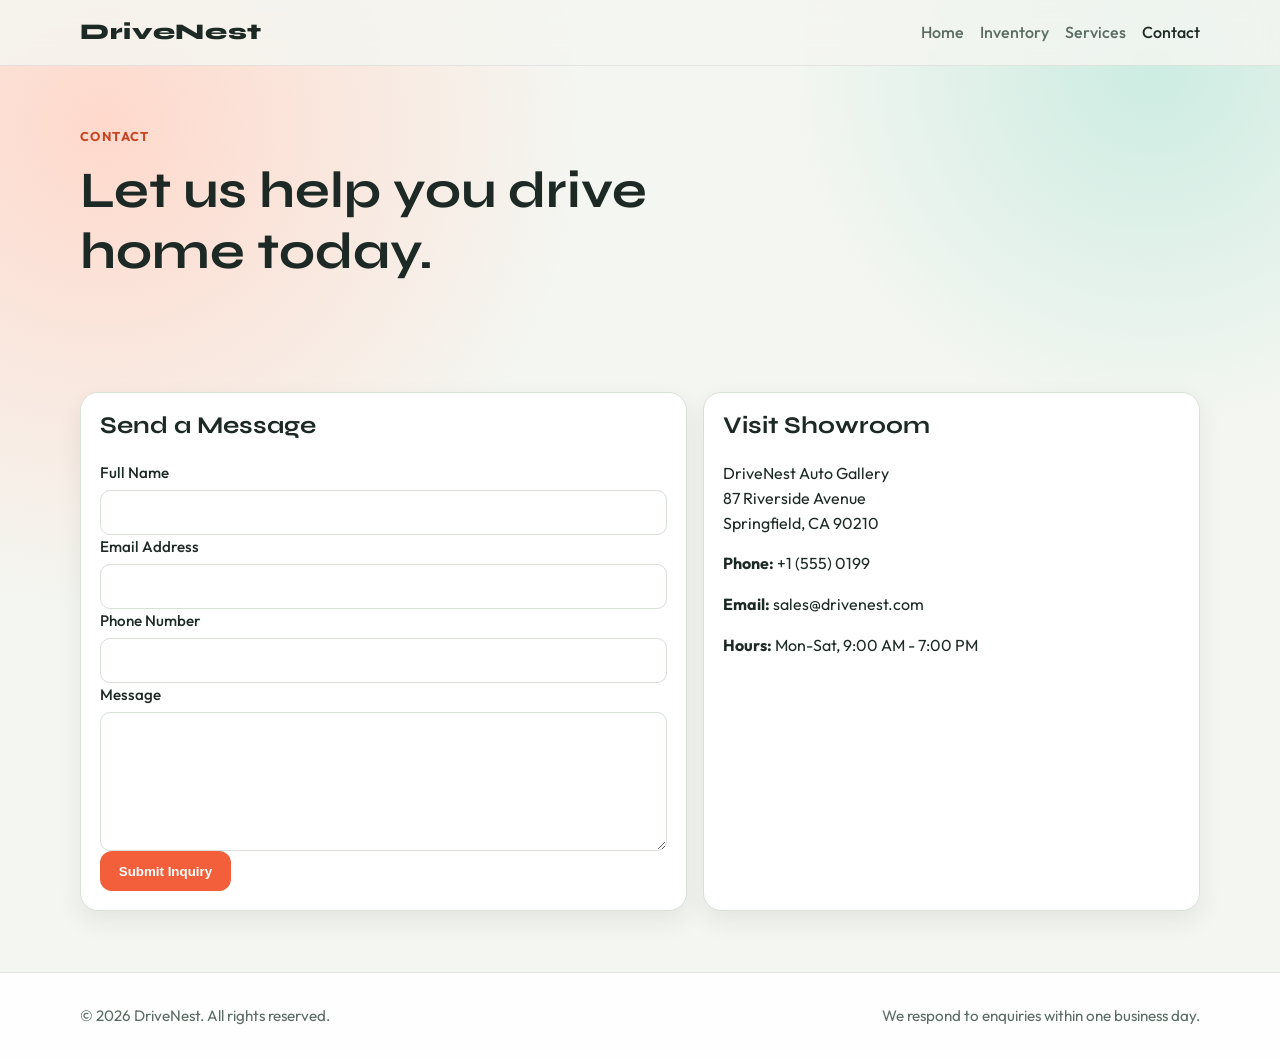
==== contact.html @ dd922398 "Initial Version" ====
<!DOCTYPE html>
<html lang="en">
<head>
  <meta charset="UTF-8">
  <meta name="viewport" content="width=device-width, initial-scale=1.0">
  <title>DriveNest | Contact Us</title>
  <meta name="description" content="Contact DriveNest for test drives, financing, and service consultations.">
  <link rel="preconnect" href="https://fonts.googleapis.com">
  <link rel="preconnect" href="https://fonts.gstatic.com" crossorigin>
  <link href="https://fonts.googleapis.com/css2?family=Outfit:wght@300;400;500;600;700&family=Syne:wght@500;600;700;800&display=swap" rel="stylesheet">
  <link rel="stylesheet" href="assets/css/styles.css">
</head>
<body>
  <header class="site-header">
    <div class="container nav-wrap">
      <a class="brand" href="index.html">DriveNest</a>
      <button class="nav-toggle" id="navToggle" aria-label="Toggle navigation">Menu</button>
      <nav class="site-nav" id="siteNav">
        <a href="index.html">Home</a>
        <a href="inventory.html">Inventory</a>
        <a href="services.html">Services</a>
        <a class="active" href="contact.html">Contact</a>
      </nav>
    </div>
  </header>

  <main>
    <section class="sub-hero">
      <div class="container">
        <p class="eyebrow">Contact</p>
        <h1>Let us help you drive home today.</h1>
      </div>
    </section>

    <section class="section container contact-grid">
      <form class="contact-form reveal" action="#" method="post">
        <h2>Send a Message</h2>
        <label>
          Full Name
          <input type="text" name="name" required>
        </label>
        <label>
          Email Address
          <input type="email" name="email" required>
        </label>
        <label>
          Phone Number
          <input type="tel" name="phone">
        </label>
        <label>
          Message
          <textarea name="message" rows="5" required></textarea>
        </label>
        <button class="btn btn-primary" type="submit">Submit Inquiry</button>
      </form>

      <aside class="contact-info reveal">
        <h2>Visit Showroom</h2>
        <p>DriveNest Auto Gallery<br>87 Riverside Avenue<br>Springfield, CA 90210</p>
        <p><strong>Phone:</strong> +1 (555) 0199</p>
        <p><strong>Email:</strong> sales@drivenest.com</p>
        <p><strong>Hours:</strong> Mon-Sat, 9:00 AM - 7:00 PM</p>
      </aside>
    </section>
  </main>

  <footer class="site-footer">
    <div class="container footer-inner">
      <p>© 2026 DriveNest. All rights reserved.</p>
      <p>We respond to enquiries within one business day.</p>
    </div>
  </footer>

  <script src="assets/js/main.js" defer></script>
</body>
</html>
---- assets/css/styles.css ----
:root {
  --bg: #f4f6f1;
  --surface: #ffffff;
  --text: #1d2925;
  --muted: #5c6c65;
  --accent: #f25f3a;
  --accent-dark: #c84524;
  --stroke: #d8dfd7;
  --shadow: 0 10px 24px rgba(22, 40, 33, 0.08);
}

* {
  box-sizing: border-box;
}

body {
  margin: 0;
  font-family: "Outfit", sans-serif;
  color: var(--text);
  background:
    radial-gradient(circle at 8% 12%, #ffd9cc 0%, transparent 32%),
    radial-gradient(circle at 90% 6%, #ccece2 0%, transparent 24%),
    var(--bg);
  line-height: 1.55;
}

a {
  color: inherit;
  text-decoration: none;
}

.container {
  width: min(1120px, 92%);
  margin: 0 auto;
}

.site-header {
  position: sticky;
  top: 0;
  z-index: 10;
  backdrop-filter: blur(12px);
  background: rgba(244, 246, 241, 0.82);
  border-bottom: 1px solid rgba(29, 41, 37, 0.08);
}

.nav-wrap {
  display: flex;
  justify-content: space-between;
  align-items: center;
  padding: 0.95rem 0;
}

.brand {
  font-family: "Syne", sans-serif;
  font-size: 1.4rem;
  letter-spacing: 0.03em;
  font-weight: 800;
}

.site-nav {
  display: flex;
  gap: 1rem;
  align-items: center;
}

.site-nav a {
  color: var(--muted);
  font-weight: 500;
}

.site-nav a.active,
.site-nav a:hover {
  color: var(--text);
}

.nav-toggle {
  display: none;
  border: 1px solid var(--stroke);
  background: var(--surface);
  border-radius: 8px;
  padding: 0.4rem 0.75rem;
}

.hero {
  position: relative;
  overflow: hidden;
  padding: 5.5rem 0 4rem;
}

.hero-glow {
  position: absolute;
  width: 460px;
  height: 460px;
  background: radial-gradient(circle, rgba(242, 95, 58, 0.24) 0%, transparent 62%);
  top: -130px;
  right: -90px;
  pointer-events: none;
}

.hero-grid {
  display: grid;
  grid-template-columns: 1.2fr 0.8fr;
  gap: 2rem;
  align-items: center;
}

h1,
h2,
h3 {
  margin-top: 0;
  font-family: "Syne", sans-serif;
  line-height: 1.2;
}

h1 {
  font-size: clamp(2rem, 4vw, 3.4rem);
  max-width: 16ch;
}

.lead {
  max-width: 60ch;
  color: var(--muted);
}

.eyebrow {
  text-transform: uppercase;
  letter-spacing: 0.11em;
  font-weight: 700;
  color: var(--accent-dark);
  font-size: 0.8rem;
}

.btn {
  display: inline-flex;
  align-items: center;
  justify-content: center;
  font-weight: 600;
  border-radius: 12px;
  padding: 0.72rem 1.1rem;
  border: 1px solid transparent;
  transition: transform 0.2s ease, background 0.2s ease;
}

.btn:hover {
  transform: translateY(-1px);
}

.btn-primary {
  background: var(--accent);
  color: #fff;
}

.btn-primary:hover {
  background: var(--accent-dark);
}

.btn-secondary {
  border-color: var(--stroke);
  background: var(--surface);
}

.hero-actions {
  display: flex;
  gap: 0.7rem;
  flex-wrap: wrap;
  margin-top: 1.25rem;
}

.hero-card,
.car-card,
.info-card,
.contact-form,
.contact-info,
.inventory-controls {
  background: var(--surface);
  border: 1px solid var(--stroke);
  border-radius: 18px;
  box-shadow: var(--shadow);
}

.hero-card {
  padding: 1.4rem;
}

.hero-card ul {
  margin: 0;
  padding-left: 1.1rem;
}

.section {
  padding: 3.8rem 0;
}

.section-alt {
  background: linear-gradient(90deg, rgba(204, 236, 226, 0.5), rgba(255, 217, 204, 0.45));
}

.section-head {
  display: flex;
  justify-content: space-between;
  align-items: end;
  gap: 1rem;
  margin-bottom: 1.3rem;
}

.text-link {
  color: var(--accent-dark);
  font-weight: 600;
}

.card-grid {
  display: grid;
  gap: 1rem;
}

.card-grid.three {
  grid-template-columns: repeat(3, minmax(0, 1fr));
}

.card-grid.two {
  grid-template-columns: repeat(2, minmax(0, 1fr));
}

.car-card,
.info-card {
  padding: 1.1rem;
}

.car-badge {
  width: fit-content;
  font-size: 0.75rem;
  font-weight: 700;
  letter-spacing: 0.05em;
  text-transform: uppercase;
  color: var(--accent-dark);
  background: rgba(242, 95, 58, 0.12);
  border-radius: 999px;
  padding: 0.25rem 0.62rem;
  margin-bottom: 0.7rem;
}

.sub-hero {
  padding: 3rem 0 0.4rem;
}

.inventory-controls {
  padding: 1rem;
  display: grid;
  gap: 0.75rem;
  grid-template-columns: 2fr 1fr 1fr;
}

label {
  display: grid;
  gap: 0.32rem;
  font-weight: 500;
  font-size: 0.95rem;
}

input,
select,
textarea {
  width: 100%;
  border: 1px solid var(--stroke);
  border-radius: 10px;
  padding: 0.62rem 0.75rem;
  font: inherit;
}

.result-count {
  color: var(--muted);
  margin: 1rem 0;
}

.split {
  display: flex;
  justify-content: space-between;
  gap: 1rem;
  align-items: center;
}

.contact-grid {
  display: grid;
  grid-template-columns: 1.1fr 0.9fr;
  gap: 1rem;
}

.contact-form,
.contact-info {
  padding: 1.2rem;
}

.site-footer {
  border-top: 1px solid rgba(29, 41, 37, 0.12);
  background: rgba(255, 255, 255, 0.85);
}

.footer-inner {
  padding: 1rem 0;
  display: flex;
  justify-content: space-between;
  gap: 1rem;
  color: var(--muted);
  font-size: 0.95rem;
}

.reveal {
  opacity: 0;
  transform: translateY(12px);
  animation: riseIn 0.7s ease forwards;
}

.reveal:nth-child(2) {
  animation-delay: 0.08s;
}

.reveal:nth-child(3) {
  animation-delay: 0.16s;
}

@keyframes riseIn {
  to {
    opacity: 1;
    transform: translateY(0);
  }
}

@media (max-width: 900px) {
  .card-grid.three,
  .card-grid.two,
  .hero-grid,
  .contact-grid,
  .inventory-controls {
    grid-template-columns: 1fr;
  }

  .split,
  .footer-inner {
    flex-direction: column;
    align-items: flex-start;
  }
}

@media (max-width: 760px) {
  .nav-toggle {
    display: inline-flex;
  }

  .site-nav {
    position: absolute;
    top: 60px;
    right: 4%;
    background: #fff;
    border: 1px solid var(--stroke);
    border-radius: 10px;
    box-shadow: var(--shadow);
    padding: 0.7rem;
    flex-direction: column;
    align-items: flex-start;
    min-width: 190px;
    display: none;
  }

  .site-nav.is-open {
    display: flex;
  }

  .hero {
    padding-top: 4.2rem;
  }
}
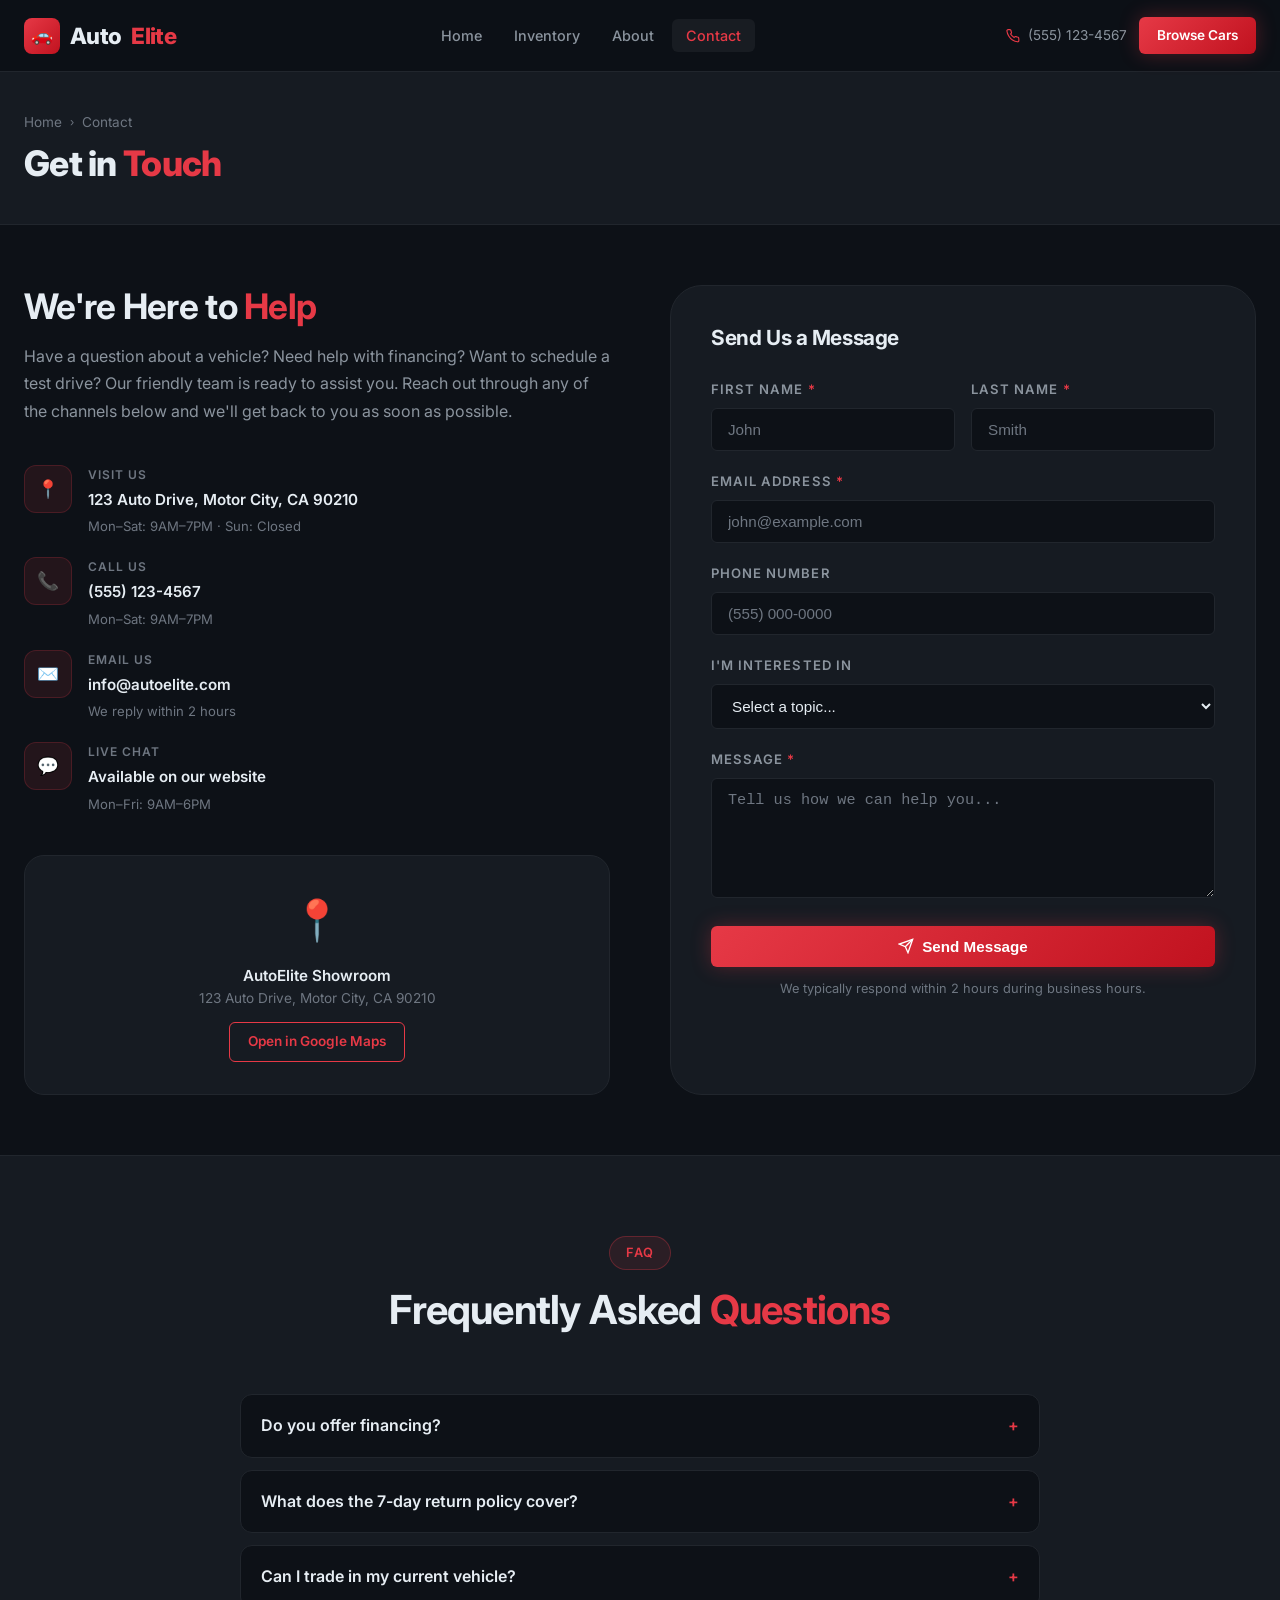
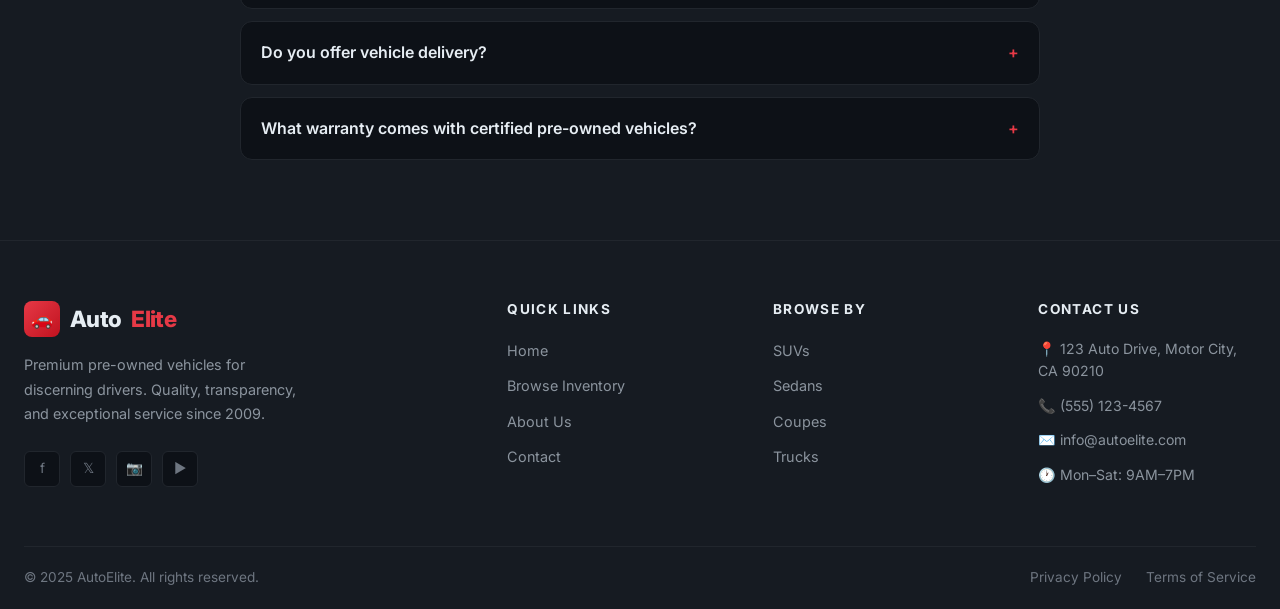
==== commit fd959cce: "Add complete Modern Sleek Used Car Sales Website (AutoElite) Agent-Logs-Url: https://github.com/vive" ====
--- a/contact.html
+++ b/contact.html
@@ -1,76 +1,334 @@
 <!DOCTYPE html>
 <html lang="en">
 <head>
-  <meta charset="UTF-8">
-  <meta name="viewport" content="width=device-width, initial-scale=1.0">
-  <title>DriveNest | Contact Us</title>
-  <meta name="description" content="Contact DriveNest for test drives, financing, and service consultations.">
-  <link rel="preconnect" href="https://fonts.googleapis.com">
-  <link rel="preconnect" href="https://fonts.gstatic.com" crossorigin>
-  <link href="https://fonts.googleapis.com/css2?family=Outfit:wght@300;400;500;600;700&family=Syne:wght@500;600;700;800&display=swap" rel="stylesheet">
-  <link rel="stylesheet" href="assets/css/styles.css">
+  <meta charset="UTF-8" />
+  <meta name="viewport" content="width=device-width, initial-scale=1.0" />
+  <title>Contact Us — AutoElite</title>
+  <meta name="description" content="Contact AutoElite for inquiries, test drives, financing, or general questions. Visit us Mon–Sat 9AM–7PM or call (555) 123-4567." />
+  <link rel="preconnect" href="https://fonts.googleapis.com" />
+  <link href="https://fonts.googleapis.com/css2?family=Inter:wght@400;500;600;700;800;900&display=swap" rel="stylesheet" />
+  <link rel="stylesheet" href="css/styles.css" />
 </head>
 <body>
-  <header class="site-header">
-    <div class="container nav-wrap">
-      <a class="brand" href="index.html">DriveNest</a>
-      <button class="nav-toggle" id="navToggle" aria-label="Toggle navigation">Menu</button>
-      <nav class="site-nav" id="siteNav">
-        <a href="index.html">Home</a>
-        <a href="inventory.html">Inventory</a>
-        <a href="services.html">Services</a>
-        <a class="active" href="contact.html">Contact</a>
-      </nav>
-    </div>
-  </header>
-
-  <main>
-    <section class="sub-hero">
-      <div class="container">
-        <p class="eyebrow">Contact</p>
-        <h1>Let us help you drive home today.</h1>
-      </div>
-    </section>
-
-    <section class="section container contact-grid">
-      <form class="contact-form reveal" action="#" method="post">
-        <h2>Send a Message</h2>
-        <label>
-          Full Name
-          <input type="text" name="name" required>
-        </label>
-        <label>
-          Email Address
-          <input type="email" name="email" required>
-        </label>
-        <label>
-          Phone Number
-          <input type="tel" name="phone">
-        </label>
-        <label>
-          Message
-          <textarea name="message" rows="5" required></textarea>
-        </label>
-        <button class="btn btn-primary" type="submit">Submit Inquiry</button>
-      </form>
-
-      <aside class="contact-info reveal">
-        <h2>Visit Showroom</h2>
-        <p>DriveNest Auto Gallery<br>87 Riverside Avenue<br>Springfield, CA 90210</p>
-        <p><strong>Phone:</strong> +1 (555) 0199</p>
-        <p><strong>Email:</strong> sales@drivenest.com</p>
-        <p><strong>Hours:</strong> Mon-Sat, 9:00 AM - 7:00 PM</p>
-      </aside>
-    </section>
-  </main>
-
-  <footer class="site-footer">
-    <div class="container footer-inner">
-      <p>© 2026 DriveNest. All rights reserved.</p>
-      <p>We respond to enquiries within one business day.</p>
-    </div>
-  </footer>
-
-  <script src="assets/js/main.js" defer></script>
+
+<!-- NAVBAR -->
+<nav class="navbar" role="navigation" aria-label="Main navigation">
+  <div class="nav-container">
+    <a href="index.html" class="nav-logo" aria-label="AutoElite Home">
+      <div class="nav-logo-icon" aria-hidden="true">🚗</div>
+      Auto<span>Elite</span>
+    </a>
+    <ul class="nav-links" role="list">
+      <li><a href="index.html">Home</a></li>
+      <li><a href="inventory.html">Inventory</a></li>
+      <li><a href="about.html">About</a></li>
+      <li><a href="contact.html" class="active">Contact</a></li>
+    </ul>
+    <div class="nav-actions">
+      <div class="nav-phone">
+        <svg width="14" height="14" viewBox="0 0 24 24" fill="none" stroke="currentColor" stroke-width="2" aria-hidden="true"><path d="M22 16.92v3a2 2 0 0 1-2.18 2 19.79 19.79 0 0 1-8.63-3.07A19.5 19.5 0 0 1 4.69 12 19.79 19.79 0 0 1 1.61 3.42 2 2 0 0 1 3.59 1h3a2 2 0 0 1 2 1.72c.127.96.361 1.903.7 2.81a2 2 0 0 1-.45 2.11L7.91 8.46a16 16 0 0 0 6 6l.92-.92a2 2 0 0 1 2.11-.45c.907.339 1.85.573 2.81.7A2 2 0 0 1 21.73 16z"></path></svg>
+        (555) 123-4567
+      </div>
+      <a href="inventory.html" class="btn btn-primary btn-sm">Browse Cars</a>
+    </div>
+    <button class="hamburger" aria-label="Toggle navigation menu">
+      <span></span><span></span><span></span>
+    </button>
+  </div>
+</nav>
+<div class="mobile-menu" role="navigation" aria-label="Mobile navigation">
+  <a href="index.html">Home</a>
+  <a href="inventory.html">Inventory</a>
+  <a href="about.html">About Us</a>
+  <a href="contact.html">Contact</a>
+</div>
+
+<!-- PAGE HEADER -->
+<header class="page-header" role="banner">
+  <div class="container">
+    <div class="page-header-content">
+      <div>
+        <nav class="breadcrumb" aria-label="Breadcrumb">
+          <a href="index.html">Home</a>
+          <span class="breadcrumb-sep" aria-hidden="true">›</span>
+          <span aria-current="page">Contact</span>
+        </nav>
+        <h1 class="page-title">Get in <span class="text-primary">Touch</span></h1>
+      </div>
+    </div>
+  </div>
+</header>
+
+<!-- CONTACT SECTION -->
+<main>
+  <div class="container">
+    <div class="contact-layout">
+
+      <!-- LEFT: INFO -->
+      <div class="contact-info">
+        <h2>We're Here to <span class="text-primary">Help</span></h2>
+        <p>
+          Have a question about a vehicle? Need help with financing? Want to schedule a test drive?
+          Our friendly team is ready to assist you. Reach out through any of the channels below
+          and we'll get back to you as soon as possible.
+        </p>
+
+        <div class="contact-details" role="list">
+          <div class="contact-detail" role="listitem">
+            <div class="contact-detail-icon" aria-hidden="true">📍</div>
+            <div>
+              <div class="contact-detail-label">Visit Us</div>
+              <div class="contact-detail-value">123 Auto Drive, Motor City, CA 90210</div>
+              <div style="font-size: 0.82rem; color: var(--text-muted); margin-top: 4px;">Mon–Sat: 9AM–7PM · Sun: Closed</div>
+            </div>
+          </div>
+          <div class="contact-detail" role="listitem">
+            <div class="contact-detail-icon" aria-hidden="true">📞</div>
+            <div>
+              <div class="contact-detail-label">Call Us</div>
+              <div class="contact-detail-value"><a href="tel:+15551234567" style="color: inherit;">(555) 123-4567</a></div>
+              <div style="font-size: 0.82rem; color: var(--text-muted); margin-top: 4px;">Mon–Sat: 9AM–7PM</div>
+            </div>
+          </div>
+          <div class="contact-detail" role="listitem">
+            <div class="contact-detail-icon" aria-hidden="true">✉️</div>
+            <div>
+              <div class="contact-detail-label">Email Us</div>
+              <div class="contact-detail-value"><a href="mailto:info@autoelite.com" style="color: inherit;">info@autoelite.com</a></div>
+              <div style="font-size: 0.82rem; color: var(--text-muted); margin-top: 4px;">We reply within 2 hours</div>
+            </div>
+          </div>
+          <div class="contact-detail" role="listitem">
+            <div class="contact-detail-icon" aria-hidden="true">💬</div>
+            <div>
+              <div class="contact-detail-label">Live Chat</div>
+              <div class="contact-detail-value">Available on our website</div>
+              <div style="font-size: 0.82rem; color: var(--text-muted); margin-top: 4px;">Mon–Fri: 9AM–6PM</div>
+            </div>
+          </div>
+        </div>
+
+        <!-- Map Placeholder -->
+        <div style="background: var(--dark-card); border: 1px solid var(--dark-border); border-radius: var(--radius-lg); overflow: hidden; height: 240px; display: flex; align-items: center; justify-content: center; flex-direction: column; gap: 12px;" role="img" aria-label="Map showing AutoElite location at 123 Auto Drive, Motor City, CA 90210">
+          <div style="font-size: 2.5rem;" aria-hidden="true">📍</div>
+          <div style="text-align: center;">
+            <div style="font-size: 0.95rem; font-weight: 600; color: var(--text-primary);">AutoElite Showroom</div>
+            <div style="font-size: 0.85rem; color: var(--text-muted);">123 Auto Drive, Motor City, CA 90210</div>
+          </div>
+          <a href="https://maps.google.com" target="_blank" rel="noopener noreferrer" class="btn btn-outline btn-sm">Open in Google Maps</a>
+        </div>
+      </div>
+
+      <!-- RIGHT: FORM -->
+      <div class="contact-form-card">
+        <h3>Send Us a Message</h3>
+        <form class="contact-form" aria-label="Contact form" novalidate>
+          <div class="form-row">
+            <div class="form-group">
+              <label for="first-name">First Name <span aria-hidden="true" style="color: var(--primary);">*</span></label>
+              <input
+                type="text"
+                id="first-name"
+                name="firstName"
+                class="form-control"
+                placeholder="John"
+                required
+                autocomplete="given-name"
+                aria-required="true"
+              />
+            </div>
+            <div class="form-group">
+              <label for="last-name">Last Name <span aria-hidden="true" style="color: var(--primary);">*</span></label>
+              <input
+                type="text"
+                id="last-name"
+                name="lastName"
+                class="form-control"
+                placeholder="Smith"
+                required
+                autocomplete="family-name"
+                aria-required="true"
+              />
+            </div>
+          </div>
+          <div class="form-group">
+            <label for="contact-email">Email Address <span aria-hidden="true" style="color: var(--primary);">*</span></label>
+            <input
+              type="email"
+              id="contact-email"
+              name="email"
+              class="form-control"
+              placeholder="john@example.com"
+              required
+              autocomplete="email"
+              aria-required="true"
+            />
+          </div>
+          <div class="form-group">
+            <label for="contact-phone">Phone Number</label>
+            <input
+              type="tel"
+              id="contact-phone"
+              name="phone"
+              class="form-control"
+              placeholder="(555) 000-0000"
+              autocomplete="tel"
+            />
+          </div>
+          <div class="form-group">
+            <label for="contact-subject">I'm Interested In</label>
+            <select id="contact-subject" name="subject" class="form-control" aria-label="Select inquiry subject">
+              <option value="">Select a topic...</option>
+              <option value="vehicle">A Specific Vehicle</option>
+              <option value="financing">Financing Options</option>
+              <option value="test-drive">Scheduling a Test Drive</option>
+              <option value="trade-in">Trade-In Valuation</option>
+              <option value="general">General Inquiry</option>
+            </select>
+          </div>
+          <div class="form-group">
+            <label for="contact-message">Message <span aria-hidden="true" style="color: var(--primary);">*</span></label>
+            <textarea
+              id="contact-message"
+              name="message"
+              class="form-control"
+              rows="5"
+              placeholder="Tell us how we can help you..."
+              required
+              aria-required="true"
+            ></textarea>
+          </div>
+          <button type="submit" class="btn btn-primary w-full" style="justify-content: center;">
+            <svg width="16" height="16" viewBox="0 0 24 24" fill="none" stroke="currentColor" stroke-width="2" aria-hidden="true"><line x1="22" y1="2" x2="11" y2="13"></line><polygon points="22 2 15 22 11 13 2 9 22 2"></polygon></svg>
+            Send Message
+          </button>
+          <p style="font-size: 0.8rem; color: var(--text-muted); text-align: center; margin-top: 12px;">
+            We typically respond within 2 hours during business hours.
+          </p>
+        </form>
+      </div>
+
+    </div>
+  </div>
+</main>
+
+<!-- FAQ SECTION -->
+<section class="section" style="background: var(--dark-card); border-top: 1px solid var(--dark-border);" aria-labelledby="faq-heading">
+  <div class="container">
+    <div class="section-header">
+      <div class="section-badge">FAQ</div>
+      <h2 id="faq-heading" class="section-title">Frequently Asked <span class="text-primary">Questions</span></h2>
+    </div>
+
+    <div style="max-width: 800px; margin: 0 auto; display: flex; flex-direction: column; gap: 12px;" role="list">
+
+      <details style="background: var(--dark); border: 1px solid var(--dark-border); border-radius: var(--radius-md); overflow: hidden;" role="listitem">
+        <summary style="padding: 18px 20px; cursor: pointer; font-weight: 600; color: var(--text-primary); list-style: none; display: flex; justify-content: space-between; align-items: center;">
+          Do you offer financing?
+          <span style="color: var(--primary);" aria-hidden="true">+</span>
+        </summary>
+        <div style="padding: 0 20px 18px; color: var(--text-secondary); font-size: 0.9rem; line-height: 1.7;">
+          Yes! We work with multiple lenders to offer competitive financing options for all credit profiles. You can get pre-approved online in minutes or speak with our finance team in person. We offer rates starting as low as 3.9% APR for qualified buyers.
+        </div>
+      </details>
+
+      <details style="background: var(--dark); border: 1px solid var(--dark-border); border-radius: var(--radius-md); overflow: hidden;" role="listitem">
+        <summary style="padding: 18px 20px; cursor: pointer; font-weight: 600; color: var(--text-primary); list-style: none; display: flex; justify-content: space-between; align-items: center;">
+          What does the 7-day return policy cover?
+          <span style="color: var(--primary);" aria-hidden="true">+</span>
+        </summary>
+        <div style="padding: 0 20px 18px; color: var(--text-secondary); font-size: 0.9rem; line-height: 1.7;">
+          If you're not completely satisfied with your purchase for any reason, you can return the vehicle within 7 days of purchase for a full refund, provided the car is in the same condition as when you bought it and has been driven fewer than 500 additional miles.
+        </div>
+      </details>
+
+      <details style="background: var(--dark); border: 1px solid var(--dark-border); border-radius: var(--radius-md); overflow: hidden;" role="listitem">
+        <summary style="padding: 18px 20px; cursor: pointer; font-weight: 600; color: var(--text-primary); list-style: none; display: flex; justify-content: space-between; align-items: center;">
+          Can I trade in my current vehicle?
+          <span style="color: var(--primary);" aria-hidden="true">+</span>
+        </summary>
+        <div style="padding: 0 20px 18px; color: var(--text-secondary); font-size: 0.9rem; line-height: 1.7;">
+          Absolutely! We accept trade-ins for all makes and models. You can get an instant online estimate or bring your vehicle in for a free appraisal. We'll apply the trade-in value directly to your purchase, making the process seamless.
+        </div>
+      </details>
+
+      <details style="background: var(--dark); border: 1px solid var(--dark-border); border-radius: var(--radius-md); overflow: hidden;" role="listitem">
+        <summary style="padding: 18px 20px; cursor: pointer; font-weight: 600; color: var(--text-primary); list-style: none; display: flex; justify-content: space-between; align-items: center;">
+          Do you offer vehicle delivery?
+          <span style="color: var(--primary);" aria-hidden="true">+</span>
+        </summary>
+        <div style="padding: 0 20px 18px; color: var(--text-secondary); font-size: 0.9rem; line-height: 1.7;">
+          Yes! We offer free delivery within 100 miles of our dealership. For deliveries beyond 100 miles, a flat fee applies. Contact us for details and to arrange delivery to your location.
+        </div>
+      </details>
+
+      <details style="background: var(--dark); border: 1px solid var(--dark-border); border-radius: var(--radius-md); overflow: hidden;" role="listitem">
+        <summary style="padding: 18px 20px; cursor: pointer; font-weight: 600; color: var(--text-primary); list-style: none; display: flex; justify-content: space-between; align-items: center;">
+          What warranty comes with certified pre-owned vehicles?
+          <span style="color: var(--primary);" aria-hidden="true">+</span>
+        </summary>
+        <div style="padding: 0 20px 18px; color: var(--text-secondary); font-size: 0.9rem; line-height: 1.7;">
+          All AutoElite Certified vehicles come with a 12-month / 12,000-mile limited powertrain warranty. Extended warranty plans are also available for purchase. Each certified vehicle has passed our rigorous 150-point inspection.
+        </div>
+      </details>
+
+    </div>
+  </div>
+</section>
+
+<!-- FOOTER -->
+<footer class="footer" role="contentinfo">
+  <div class="container">
+    <div class="footer-grid">
+      <div class="footer-brand">
+        <a href="index.html" class="nav-logo">
+          <div class="nav-logo-icon" aria-hidden="true">🚗</div>
+          Auto<span>Elite</span>
+        </a>
+        <p>Premium pre-owned vehicles for discerning drivers. Quality, transparency, and exceptional service since 2009.</p>
+        <div class="footer-social" aria-label="Social media links">
+          <a href="#" class="social-btn" aria-label="Facebook">f</a>
+          <a href="#" class="social-btn" aria-label="Twitter">𝕏</a>
+          <a href="#" class="social-btn" aria-label="Instagram">📷</a>
+          <a href="#" class="social-btn" aria-label="YouTube">▶</a>
+        </div>
+      </div>
+      <div class="footer-col">
+        <h4>Quick Links</h4>
+        <ul class="footer-links">
+          <li><a href="index.html">Home</a></li>
+          <li><a href="inventory.html">Browse Inventory</a></li>
+          <li><a href="about.html">About Us</a></li>
+          <li><a href="contact.html">Contact</a></li>
+        </ul>
+      </div>
+      <div class="footer-col">
+        <h4>Browse By</h4>
+        <ul class="footer-links">
+          <li><a href="inventory.html">SUVs</a></li>
+          <li><a href="inventory.html">Sedans</a></li>
+          <li><a href="inventory.html">Coupes</a></li>
+          <li><a href="inventory.html">Trucks</a></li>
+        </ul>
+      </div>
+      <div class="footer-col">
+        <h4>Contact Us</h4>
+        <div class="footer-contact-item">📍 123 Auto Drive, Motor City, CA 90210</div>
+        <div class="footer-contact-item">📞 (555) 123-4567</div>
+        <div class="footer-contact-item">✉️ info@autoelite.com</div>
+        <div class="footer-contact-item">🕐 Mon–Sat: 9AM–7PM</div>
+      </div>
+    </div>
+    <div class="footer-bottom">
+      <p>© 2025 AutoElite. All rights reserved.</p>
+      <div class="footer-bottom-links">
+        <a href="#">Privacy Policy</a>
+        <a href="#">Terms of Service</a>
+      </div>
+    </div>
+  </div>
+</footer>
+
+<script src="js/main.js"></script>
 </body>
-</html>+</html>
--- a/css/styles.css
+++ b/css/styles.css
@@ -0,0 +1,2196 @@
+/* =========================================
+   MODERN SLEEK USED CAR SALES WEBSITE
+   ========================================= */
+
+/* CSS Variables */
+:root {
+  --primary: #e63946;
+  --primary-dark: #c1121f;
+  --secondary: #1d3557;
+  --accent: #f4a261;
+  --dark: #0d1117;
+  --dark-card: #161b22;
+  --dark-border: #21262d;
+  --text-primary: #e6edf3;
+  --text-secondary: #8b949e;
+  --text-muted: #6e7681;
+  --white: #ffffff;
+  --success: #2ea043;
+  --gradient-primary: linear-gradient(135deg, #e63946 0%, #c1121f 100%);
+  --gradient-dark: linear-gradient(180deg, #0d1117 0%, #161b22 100%);
+  --shadow-sm: 0 1px 3px rgba(0, 0, 0, 0.4);
+  --shadow-md: 0 4px 20px rgba(0, 0, 0, 0.5);
+  --shadow-lg: 0 10px 40px rgba(0, 0, 0, 0.6);
+  --shadow-glow: 0 0 20px rgba(230, 57, 70, 0.3);
+  --radius-sm: 6px;
+  --radius-md: 12px;
+  --radius-lg: 20px;
+  --radius-xl: 32px;
+  --transition: all 0.3s cubic-bezier(0.4, 0, 0.2, 1);
+  --nav-height: 72px;
+}
+
+/* Reset & Base */
+*, *::before, *::after {
+  box-sizing: border-box;
+  margin: 0;
+  padding: 0;
+}
+
+html {
+  scroll-behavior: smooth;
+  font-size: 16px;
+}
+
+body {
+  font-family: 'Inter', 'Segoe UI', -apple-system, BlinkMacSystemFont, sans-serif;
+  background-color: var(--dark);
+  color: var(--text-primary);
+  line-height: 1.6;
+  overflow-x: hidden;
+}
+
+a {
+  text-decoration: none;
+  color: inherit;
+}
+
+ul {
+  list-style: none;
+}
+
+img {
+  max-width: 100%;
+  display: block;
+}
+
+/* =========================================
+   TYPOGRAPHY
+   ========================================= */
+h1, h2, h3, h4, h5, h6 {
+  font-weight: 700;
+  line-height: 1.2;
+  letter-spacing: -0.02em;
+}
+
+h1 { font-size: clamp(2rem, 5vw, 3.5rem); }
+h2 { font-size: clamp(1.6rem, 3.5vw, 2.5rem); }
+h3 { font-size: clamp(1.2rem, 2.5vw, 1.6rem); }
+h4 { font-size: 1.2rem; }
+
+p { color: var(--text-secondary); }
+
+.text-primary { color: var(--primary) !important; }
+.text-accent { color: var(--accent) !important; }
+.text-white { color: var(--white) !important; }
+.text-muted { color: var(--text-muted) !important; }
+
+/* =========================================
+   LAYOUT
+   ========================================= */
+.container {
+  max-width: 1280px;
+  margin: 0 auto;
+  padding: 0 24px;
+}
+
+.section {
+  padding: 80px 0;
+}
+
+.section-header {
+  text-align: center;
+  margin-bottom: 60px;
+}
+
+.section-badge {
+  display: inline-flex;
+  align-items: center;
+  gap: 8px;
+  background: rgba(230, 57, 70, 0.1);
+  border: 1px solid rgba(230, 57, 70, 0.3);
+  color: var(--primary);
+  padding: 6px 16px;
+  border-radius: 50px;
+  font-size: 0.8rem;
+  font-weight: 600;
+  letter-spacing: 0.08em;
+  text-transform: uppercase;
+  margin-bottom: 16px;
+}
+
+.section-title {
+  margin-bottom: 16px;
+}
+
+.section-subtitle {
+  font-size: 1.1rem;
+  color: var(--text-secondary);
+  max-width: 600px;
+  margin: 0 auto;
+}
+
+/* =========================================
+   BUTTONS
+   ========================================= */
+.btn {
+  display: inline-flex;
+  align-items: center;
+  gap: 8px;
+  padding: 12px 28px;
+  border-radius: var(--radius-sm);
+  font-weight: 600;
+  font-size: 0.95rem;
+  cursor: pointer;
+  border: none;
+  transition: var(--transition);
+  white-space: nowrap;
+}
+
+.btn-primary {
+  background: var(--gradient-primary);
+  color: var(--white);
+  box-shadow: var(--shadow-glow);
+}
+
+.btn-primary:hover {
+  transform: translateY(-2px);
+  box-shadow: 0 0 30px rgba(230, 57, 70, 0.5);
+}
+
+.btn-secondary {
+  background: transparent;
+  color: var(--text-primary);
+  border: 1px solid var(--dark-border);
+}
+
+.btn-secondary:hover {
+  background: var(--dark-card);
+  border-color: var(--text-muted);
+  transform: translateY(-2px);
+}
+
+.btn-outline {
+  background: transparent;
+  color: var(--primary);
+  border: 1.5px solid var(--primary);
+}
+
+.btn-outline:hover {
+  background: var(--primary);
+  color: var(--white);
+  transform: translateY(-2px);
+}
+
+.btn-lg {
+  padding: 16px 36px;
+  font-size: 1rem;
+  border-radius: var(--radius-md);
+}
+
+.btn-sm {
+  padding: 8px 18px;
+  font-size: 0.85rem;
+}
+
+.btn-icon {
+  width: 42px;
+  height: 42px;
+  padding: 0;
+  justify-content: center;
+  border-radius: var(--radius-sm);
+}
+
+/* =========================================
+   NAVIGATION
+   ========================================= */
+.navbar {
+  position: fixed;
+  top: 0;
+  left: 0;
+  right: 0;
+  z-index: 1000;
+  height: var(--nav-height);
+  background: rgba(13, 17, 23, 0.8);
+  backdrop-filter: blur(20px);
+  -webkit-backdrop-filter: blur(20px);
+  border-bottom: 1px solid var(--dark-border);
+  transition: var(--transition);
+}
+
+.navbar.scrolled {
+  background: rgba(13, 17, 23, 0.97);
+  box-shadow: var(--shadow-md);
+}
+
+.nav-container {
+  display: flex;
+  align-items: center;
+  justify-content: space-between;
+  height: 100%;
+  max-width: 1280px;
+  margin: 0 auto;
+  padding: 0 24px;
+}
+
+.nav-logo {
+  display: flex;
+  align-items: center;
+  gap: 10px;
+  font-size: 1.4rem;
+  font-weight: 800;
+  letter-spacing: -0.03em;
+}
+
+.nav-logo-icon {
+  width: 36px;
+  height: 36px;
+  background: var(--gradient-primary);
+  border-radius: 8px;
+  display: flex;
+  align-items: center;
+  justify-content: center;
+  font-size: 1.1rem;
+}
+
+.nav-logo span {
+  color: var(--primary);
+}
+
+.nav-links {
+  display: flex;
+  align-items: center;
+  gap: 4px;
+}
+
+.nav-links a {
+  padding: 8px 14px;
+  border-radius: var(--radius-sm);
+  font-size: 0.9rem;
+  font-weight: 500;
+  color: var(--text-secondary);
+  transition: var(--transition);
+}
+
+.nav-links a:hover,
+.nav-links a.active {
+  color: var(--text-primary);
+  background: rgba(255, 255, 255, 0.05);
+}
+
+.nav-links a.active {
+  color: var(--primary);
+}
+
+.nav-actions {
+  display: flex;
+  align-items: center;
+  gap: 12px;
+}
+
+.nav-phone {
+  display: flex;
+  align-items: center;
+  gap: 8px;
+  font-size: 0.85rem;
+  color: var(--text-secondary);
+}
+
+.nav-phone svg {
+  color: var(--primary);
+}
+
+.hamburger {
+  display: none;
+  flex-direction: column;
+  gap: 5px;
+  cursor: pointer;
+  padding: 6px;
+  background: none;
+  border: none;
+}
+
+.hamburger span {
+  display: block;
+  width: 22px;
+  height: 2px;
+  background: var(--text-primary);
+  border-radius: 2px;
+  transition: var(--transition);
+}
+
+.hamburger.active span:nth-child(1) {
+  transform: translateY(7px) rotate(45deg);
+}
+
+.hamburger.active span:nth-child(2) {
+  opacity: 0;
+}
+
+.hamburger.active span:nth-child(3) {
+  transform: translateY(-7px) rotate(-45deg);
+}
+
+.mobile-menu {
+  display: none;
+  position: fixed;
+  top: var(--nav-height);
+  left: 0;
+  right: 0;
+  background: var(--dark-card);
+  border-bottom: 1px solid var(--dark-border);
+  padding: 16px 24px;
+  z-index: 999;
+}
+
+.mobile-menu.open {
+  display: block;
+}
+
+.mobile-menu a {
+  display: block;
+  padding: 12px 0;
+  font-size: 1rem;
+  font-weight: 500;
+  color: var(--text-secondary);
+  border-bottom: 1px solid var(--dark-border);
+  transition: var(--transition);
+}
+
+.mobile-menu a:last-child {
+  border-bottom: none;
+}
+
+.mobile-menu a:hover {
+  color: var(--primary);
+}
+
+/* =========================================
+   HERO SECTION
+   ========================================= */
+.hero {
+  min-height: 100vh;
+  display: flex;
+  align-items: center;
+  padding-top: var(--nav-height);
+  position: relative;
+  overflow: hidden;
+  background: var(--dark);
+}
+
+.hero-bg {
+  position: absolute;
+  inset: 0;
+  background: 
+    radial-gradient(ellipse 80% 50% at 60% 50%, rgba(230, 57, 70, 0.08) 0%, transparent 70%),
+    radial-gradient(ellipse 60% 40% at 10% 80%, rgba(29, 53, 87, 0.3) 0%, transparent 70%);
+  pointer-events: none;
+}
+
+.hero-grid-lines {
+  position: absolute;
+  inset: 0;
+  background-image: 
+    linear-gradient(rgba(255,255,255,0.02) 1px, transparent 1px),
+    linear-gradient(90deg, rgba(255,255,255,0.02) 1px, transparent 1px);
+  background-size: 60px 60px;
+  pointer-events: none;
+}
+
+.hero-content {
+  display: grid;
+  grid-template-columns: 1fr 1fr;
+  gap: 60px;
+  align-items: center;
+  position: relative;
+  z-index: 1;
+  padding: 60px 0;
+}
+
+.hero-badge {
+  display: inline-flex;
+  align-items: center;
+  gap: 8px;
+  background: rgba(230, 57, 70, 0.1);
+  border: 1px solid rgba(230, 57, 70, 0.3);
+  color: var(--primary);
+  padding: 6px 14px;
+  border-radius: 50px;
+  font-size: 0.8rem;
+  font-weight: 600;
+  letter-spacing: 0.06em;
+  text-transform: uppercase;
+  margin-bottom: 24px;
+}
+
+.hero-badge-dot {
+  width: 6px;
+  height: 6px;
+  background: var(--primary);
+  border-radius: 50%;
+  animation: pulse 2s infinite;
+}
+
+@keyframes pulse {
+  0%, 100% { opacity: 1; transform: scale(1); }
+  50% { opacity: 0.5; transform: scale(1.5); }
+}
+
+.hero-title {
+  font-size: clamp(2.2rem, 5vw, 4rem);
+  font-weight: 800;
+  line-height: 1.1;
+  margin-bottom: 24px;
+  letter-spacing: -0.03em;
+}
+
+.hero-title .highlight {
+  background: var(--gradient-primary);
+  -webkit-background-clip: text;
+  -webkit-text-fill-color: transparent;
+  background-clip: text;
+}
+
+.hero-description {
+  font-size: 1.1rem;
+  color: var(--text-secondary);
+  margin-bottom: 40px;
+  max-width: 480px;
+}
+
+.hero-actions {
+  display: flex;
+  gap: 16px;
+  flex-wrap: wrap;
+}
+
+.hero-stats {
+  display: flex;
+  gap: 40px;
+  margin-top: 60px;
+}
+
+.hero-stat {
+  text-align: left;
+}
+
+.hero-stat-number {
+  font-size: 2rem;
+  font-weight: 800;
+  color: var(--white);
+  line-height: 1;
+  margin-bottom: 4px;
+}
+
+.hero-stat-number span {
+  color: var(--primary);
+}
+
+.hero-stat-label {
+  font-size: 0.8rem;
+  color: var(--text-muted);
+  text-transform: uppercase;
+  letter-spacing: 0.08em;
+}
+
+.hero-image-wrapper {
+  position: relative;
+}
+
+.hero-image-card {
+  background: var(--dark-card);
+  border: 1px solid var(--dark-border);
+  border-radius: var(--radius-xl);
+  overflow: hidden;
+  position: relative;
+  aspect-ratio: 4/3;
+}
+
+.hero-image-card img {
+  width: 100%;
+  height: 100%;
+  object-fit: cover;
+}
+
+.hero-image-overlay {
+  position: absolute;
+  inset: 0;
+  background: linear-gradient(to top, rgba(13,17,23,0.8) 0%, transparent 60%);
+}
+
+.hero-car-info {
+  position: absolute;
+  bottom: 24px;
+  left: 24px;
+  right: 24px;
+}
+
+.hero-car-badge {
+  display: inline-block;
+  background: var(--gradient-primary);
+  color: var(--white);
+  padding: 4px 12px;
+  border-radius: 50px;
+  font-size: 0.75rem;
+  font-weight: 700;
+  margin-bottom: 8px;
+}
+
+.hero-car-name {
+  font-size: 1.4rem;
+  font-weight: 700;
+  color: var(--white);
+}
+
+.hero-car-price {
+  font-size: 1.1rem;
+  color: var(--accent);
+  font-weight: 600;
+}
+
+.floating-card {
+  position: absolute;
+  background: var(--dark-card);
+  border: 1px solid var(--dark-border);
+  border-radius: var(--radius-md);
+  padding: 16px 20px;
+  backdrop-filter: blur(20px);
+  box-shadow: var(--shadow-lg);
+}
+
+.floating-card-1 {
+  top: -20px;
+  right: -20px;
+  display: flex;
+  align-items: center;
+  gap: 12px;
+}
+
+.floating-card-1 .icon {
+  width: 44px;
+  height: 44px;
+  background: rgba(46, 160, 67, 0.1);
+  border-radius: var(--radius-sm);
+  display: flex;
+  align-items: center;
+  justify-content: center;
+  font-size: 1.2rem;
+}
+
+.floating-card-1 .info .label {
+  font-size: 0.75rem;
+  color: var(--text-muted);
+  margin-bottom: 2px;
+}
+
+.floating-card-1 .info .value {
+  font-size: 1rem;
+  font-weight: 700;
+  color: var(--success);
+}
+
+.floating-card-2 {
+  bottom: -20px;
+  left: -20px;
+}
+
+.floating-card-2 .rating {
+  display: flex;
+  align-items: center;
+  gap: 6px;
+  margin-bottom: 4px;
+}
+
+.floating-card-2 .stars {
+  color: #f4c542;
+  font-size: 0.85rem;
+}
+
+.floating-card-2 .rating-value {
+  font-size: 0.9rem;
+  font-weight: 700;
+  color: var(--white);
+}
+
+.floating-card-2 .review-count {
+  font-size: 0.75rem;
+  color: var(--text-muted);
+}
+
+/* =========================================
+   SEARCH BAR
+   ========================================= */
+.search-section {
+  background: var(--dark-card);
+  border-top: 1px solid var(--dark-border);
+  border-bottom: 1px solid var(--dark-border);
+  padding: 32px 0;
+}
+
+.search-wrapper {
+  background: var(--dark);
+  border: 1px solid var(--dark-border);
+  border-radius: var(--radius-lg);
+  padding: 8px 8px 8px 24px;
+  display: flex;
+  align-items: center;
+  gap: 16px;
+  flex-wrap: wrap;
+}
+
+.search-field {
+  flex: 1;
+  min-width: 160px;
+  position: relative;
+}
+
+.search-field label {
+  display: block;
+  font-size: 0.7rem;
+  font-weight: 600;
+  color: var(--text-muted);
+  text-transform: uppercase;
+  letter-spacing: 0.08em;
+  margin-bottom: 4px;
+}
+
+.search-field select,
+.search-field input {
+  width: 100%;
+  background: none;
+  border: none;
+  outline: none;
+  color: var(--text-primary);
+  font-size: 0.95rem;
+  font-weight: 500;
+  cursor: pointer;
+  -webkit-appearance: none;
+}
+
+.search-field select option {
+  background: var(--dark-card);
+}
+
+.search-divider {
+  width: 1px;
+  height: 40px;
+  background: var(--dark-border);
+}
+
+.search-btn {
+  white-space: nowrap;
+}
+
+/* =========================================
+   FEATURED CARS
+   ========================================= */
+.cars-grid {
+  display: grid;
+  grid-template-columns: repeat(auto-fill, minmax(320px, 1fr));
+  gap: 24px;
+}
+
+.car-card {
+  background: var(--dark-card);
+  border: 1px solid var(--dark-border);
+  border-radius: var(--radius-lg);
+  overflow: hidden;
+  transition: var(--transition);
+  cursor: pointer;
+}
+
+.car-card:hover {
+  transform: translateY(-6px);
+  border-color: rgba(230, 57, 70, 0.3);
+  box-shadow: var(--shadow-glow), var(--shadow-lg);
+}
+
+.car-card-image {
+  position: relative;
+  aspect-ratio: 16/10;
+  overflow: hidden;
+  background: #1a1e27;
+}
+
+.car-card-image img {
+  width: 100%;
+  height: 100%;
+  object-fit: cover;
+  transition: transform 0.5s ease;
+}
+
+.car-card:hover .car-card-image img {
+  transform: scale(1.05);
+}
+
+.car-card-badges {
+  position: absolute;
+  top: 12px;
+  left: 12px;
+  display: flex;
+  gap: 6px;
+}
+
+.badge {
+  padding: 4px 10px;
+  border-radius: 50px;
+  font-size: 0.72rem;
+  font-weight: 700;
+  text-transform: uppercase;
+  letter-spacing: 0.06em;
+}
+
+.badge-new {
+  background: rgba(46, 160, 67, 0.9);
+  color: var(--white);
+}
+
+.badge-featured {
+  background: var(--gradient-primary);
+  color: var(--white);
+}
+
+.badge-deal {
+  background: rgba(244, 162, 97, 0.9);
+  color: var(--dark);
+}
+
+.badge-certified {
+  background: rgba(29, 53, 87, 0.9);
+  color: var(--white);
+  border: 1px solid rgba(255,255,255,0.1);
+}
+
+.car-card-actions {
+  position: absolute;
+  top: 12px;
+  right: 12px;
+  display: flex;
+  gap: 6px;
+  opacity: 0;
+  transition: var(--transition);
+}
+
+.car-card:hover .car-card-actions {
+  opacity: 1;
+}
+
+.car-action-btn {
+  width: 34px;
+  height: 34px;
+  background: rgba(13, 17, 23, 0.8);
+  border: 1px solid rgba(255,255,255,0.1);
+  border-radius: var(--radius-sm);
+  display: flex;
+  align-items: center;
+  justify-content: center;
+  color: var(--text-secondary);
+  cursor: pointer;
+  transition: var(--transition);
+}
+
+.car-action-btn:hover {
+  background: var(--primary);
+  color: var(--white);
+  border-color: var(--primary);
+}
+
+.car-card-body {
+  padding: 20px;
+}
+
+.car-card-header {
+  display: flex;
+  justify-content: space-between;
+  align-items: flex-start;
+  margin-bottom: 12px;
+}
+
+.car-make {
+  font-size: 0.75rem;
+  color: var(--primary);
+  font-weight: 600;
+  text-transform: uppercase;
+  letter-spacing: 0.08em;
+  margin-bottom: 4px;
+}
+
+.car-name {
+  font-size: 1.1rem;
+  font-weight: 700;
+  color: var(--text-primary);
+}
+
+.car-year {
+  font-size: 0.85rem;
+  color: var(--text-muted);
+  background: rgba(255,255,255,0.05);
+  padding: 2px 8px;
+  border-radius: 4px;
+  border: 1px solid var(--dark-border);
+}
+
+.car-specs {
+  display: grid;
+  grid-template-columns: 1fr 1fr;
+  gap: 10px;
+  margin-bottom: 16px;
+}
+
+.car-spec {
+  display: flex;
+  align-items: center;
+  gap: 6px;
+  font-size: 0.82rem;
+  color: var(--text-secondary);
+}
+
+.car-spec svg {
+  color: var(--text-muted);
+  flex-shrink: 0;
+}
+
+.car-card-footer {
+  display: flex;
+  align-items: center;
+  justify-content: space-between;
+  padding-top: 16px;
+  border-top: 1px solid var(--dark-border);
+}
+
+.car-price {
+  font-size: 1.4rem;
+  font-weight: 800;
+  color: var(--white);
+}
+
+.car-price-original {
+  font-size: 0.85rem;
+  color: var(--text-muted);
+  text-decoration: line-through;
+}
+
+/* =========================================
+   STATS SECTION
+   ========================================= */
+.stats-section {
+  background: var(--dark-card);
+  border-top: 1px solid var(--dark-border);
+  border-bottom: 1px solid var(--dark-border);
+  padding: 60px 0;
+}
+
+.stats-grid {
+  display: grid;
+  grid-template-columns: repeat(4, 1fr);
+  gap: 40px;
+  text-align: center;
+}
+
+.stat-item {
+  position: relative;
+}
+
+.stat-item:not(:last-child)::after {
+  content: '';
+  position: absolute;
+  right: 0;
+  top: 20%;
+  height: 60%;
+  width: 1px;
+  background: var(--dark-border);
+}
+
+.stat-number {
+  font-size: 2.8rem;
+  font-weight: 800;
+  color: var(--white);
+  line-height: 1;
+  margin-bottom: 8px;
+}
+
+.stat-number span {
+  color: var(--primary);
+}
+
+.stat-label {
+  font-size: 0.9rem;
+  color: var(--text-muted);
+}
+
+/* =========================================
+   WHY CHOOSE US
+   ========================================= */
+.features-grid {
+  display: grid;
+  grid-template-columns: repeat(3, 1fr);
+  gap: 24px;
+}
+
+.feature-card {
+  background: var(--dark-card);
+  border: 1px solid var(--dark-border);
+  border-radius: var(--radius-lg);
+  padding: 32px;
+  transition: var(--transition);
+}
+
+.feature-card:hover {
+  border-color: rgba(230, 57, 70, 0.3);
+  transform: translateY(-4px);
+}
+
+.feature-icon {
+  width: 56px;
+  height: 56px;
+  border-radius: var(--radius-md);
+  display: flex;
+  align-items: center;
+  justify-content: center;
+  font-size: 1.5rem;
+  margin-bottom: 20px;
+  background: rgba(230, 57, 70, 0.1);
+  border: 1px solid rgba(230, 57, 70, 0.2);
+}
+
+.feature-title {
+  font-size: 1.1rem;
+  font-weight: 700;
+  color: var(--text-primary);
+  margin-bottom: 10px;
+}
+
+.feature-description {
+  font-size: 0.9rem;
+  color: var(--text-secondary);
+  line-height: 1.7;
+}
+
+/* =========================================
+   TESTIMONIALS
+   ========================================= */
+.testimonials-section {
+  background: var(--dark);
+  padding: 80px 0;
+}
+
+.testimonials-grid {
+  display: grid;
+  grid-template-columns: repeat(3, 1fr);
+  gap: 24px;
+}
+
+.testimonial-card {
+  background: var(--dark-card);
+  border: 1px solid var(--dark-border);
+  border-radius: var(--radius-lg);
+  padding: 28px;
+  position: relative;
+}
+
+.testimonial-card::before {
+  content: '"';
+  position: absolute;
+  top: 16px;
+  right: 24px;
+  font-size: 4rem;
+  color: rgba(230, 57, 70, 0.15);
+  font-family: Georgia, serif;
+  line-height: 1;
+}
+
+.testimonial-stars {
+  display: flex;
+  gap: 4px;
+  margin-bottom: 16px;
+}
+
+.testimonial-stars span {
+  color: #f4c542;
+  font-size: 0.9rem;
+}
+
+.testimonial-text {
+  font-size: 0.95rem;
+  color: var(--text-secondary);
+  line-height: 1.7;
+  margin-bottom: 24px;
+}
+
+.testimonial-author {
+  display: flex;
+  align-items: center;
+  gap: 12px;
+}
+
+.testimonial-avatar {
+  width: 44px;
+  height: 44px;
+  border-radius: 50%;
+  object-fit: cover;
+  background: var(--dark-border);
+  display: flex;
+  align-items: center;
+  justify-content: center;
+  font-weight: 700;
+  color: var(--primary);
+  font-size: 1rem;
+  flex-shrink: 0;
+  overflow: hidden;
+}
+
+.testimonial-name {
+  font-weight: 700;
+  font-size: 0.95rem;
+  color: var(--text-primary);
+}
+
+.testimonial-role {
+  font-size: 0.8rem;
+  color: var(--text-muted);
+}
+
+/* =========================================
+   BRANDS SECTION
+   ========================================= */
+.brands-section {
+  padding: 60px 0;
+  background: var(--dark-card);
+  border-top: 1px solid var(--dark-border);
+  border-bottom: 1px solid var(--dark-border);
+}
+
+.brands-title {
+  text-align: center;
+  font-size: 0.8rem;
+  font-weight: 600;
+  color: var(--text-muted);
+  text-transform: uppercase;
+  letter-spacing: 0.12em;
+  margin-bottom: 32px;
+}
+
+.brands-grid {
+  display: flex;
+  justify-content: center;
+  align-items: center;
+  gap: 48px;
+  flex-wrap: wrap;
+}
+
+.brand-item {
+  font-size: 1.1rem;
+  font-weight: 700;
+  color: var(--text-muted);
+  letter-spacing: 0.04em;
+  transition: var(--transition);
+  padding: 8px 16px;
+}
+
+.brand-item:hover {
+  color: var(--text-primary);
+}
+
+/* =========================================
+   CTA SECTION
+   ========================================= */
+.cta-section {
+  padding: 80px 0;
+  background: var(--dark);
+}
+
+.cta-card {
+  background: linear-gradient(135deg, rgba(230, 57, 70, 0.1) 0%, rgba(29, 53, 87, 0.2) 100%);
+  border: 1px solid rgba(230, 57, 70, 0.2);
+  border-radius: var(--radius-xl);
+  padding: 80px 60px;
+  text-align: center;
+  position: relative;
+  overflow: hidden;
+}
+
+.cta-card::before {
+  content: '';
+  position: absolute;
+  top: 0;
+  left: 50%;
+  transform: translateX(-50%);
+  width: 200px;
+  height: 1px;
+  background: linear-gradient(90deg, transparent, var(--primary), transparent);
+}
+
+.cta-title {
+  font-size: clamp(1.8rem, 4vw, 3rem);
+  font-weight: 800;
+  margin-bottom: 16px;
+}
+
+.cta-subtitle {
+  font-size: 1.1rem;
+  color: var(--text-secondary);
+  max-width: 500px;
+  margin: 0 auto 40px;
+}
+
+.cta-actions {
+  display: flex;
+  gap: 16px;
+  justify-content: center;
+  flex-wrap: wrap;
+}
+
+/* =========================================
+   FOOTER
+   ========================================= */
+.footer {
+  background: var(--dark-card);
+  border-top: 1px solid var(--dark-border);
+  padding: 60px 0 0;
+}
+
+.footer-grid {
+  display: grid;
+  grid-template-columns: 2fr 1fr 1fr 1fr;
+  gap: 48px;
+  margin-bottom: 48px;
+}
+
+.footer-brand p {
+  font-size: 0.9rem;
+  color: var(--text-secondary);
+  margin-top: 16px;
+  line-height: 1.7;
+  max-width: 280px;
+}
+
+.footer-social {
+  display: flex;
+  gap: 10px;
+  margin-top: 24px;
+}
+
+.social-btn {
+  width: 36px;
+  height: 36px;
+  background: var(--dark);
+  border: 1px solid var(--dark-border);
+  border-radius: var(--radius-sm);
+  display: flex;
+  align-items: center;
+  justify-content: center;
+  color: var(--text-muted);
+  transition: var(--transition);
+  font-size: 0.85rem;
+}
+
+.social-btn:hover {
+  background: var(--primary);
+  color: var(--white);
+  border-color: var(--primary);
+}
+
+.footer-col h4 {
+  font-size: 0.85rem;
+  font-weight: 700;
+  color: var(--text-primary);
+  text-transform: uppercase;
+  letter-spacing: 0.1em;
+  margin-bottom: 20px;
+}
+
+.footer-links {
+  display: flex;
+  flex-direction: column;
+  gap: 10px;
+}
+
+.footer-links a {
+  font-size: 0.9rem;
+  color: var(--text-secondary);
+  transition: var(--transition);
+}
+
+.footer-links a:hover {
+  color: var(--primary);
+}
+
+.footer-contact-item {
+  display: flex;
+  align-items: flex-start;
+  gap: 10px;
+  font-size: 0.88rem;
+  color: var(--text-secondary);
+  margin-bottom: 12px;
+}
+
+.footer-contact-item svg {
+  color: var(--primary);
+  flex-shrink: 0;
+  margin-top: 2px;
+}
+
+.footer-bottom {
+  border-top: 1px solid var(--dark-border);
+  padding: 20px 0;
+  display: flex;
+  justify-content: space-between;
+  align-items: center;
+  flex-wrap: wrap;
+  gap: 12px;
+}
+
+.footer-bottom p {
+  font-size: 0.85rem;
+  color: var(--text-muted);
+}
+
+.footer-bottom-links {
+  display: flex;
+  gap: 24px;
+}
+
+.footer-bottom-links a {
+  font-size: 0.85rem;
+  color: var(--text-muted);
+  transition: var(--transition);
+}
+
+.footer-bottom-links a:hover {
+  color: var(--text-primary);
+}
+
+/* =========================================
+   PAGE HEADER
+   ========================================= */
+.page-header {
+  background: var(--dark-card);
+  border-bottom: 1px solid var(--dark-border);
+  padding: 40px 0;
+  margin-top: var(--nav-height);
+}
+
+.page-header-content {
+  display: flex;
+  align-items: center;
+  justify-content: space-between;
+  flex-wrap: wrap;
+  gap: 16px;
+}
+
+.breadcrumb {
+  display: flex;
+  align-items: center;
+  gap: 8px;
+  font-size: 0.85rem;
+  color: var(--text-muted);
+  margin-bottom: 8px;
+}
+
+.breadcrumb a {
+  color: var(--text-muted);
+  transition: var(--transition);
+}
+
+.breadcrumb a:hover {
+  color: var(--primary);
+}
+
+.breadcrumb-sep {
+  font-size: 0.7rem;
+}
+
+.page-title {
+  font-size: clamp(1.6rem, 3vw, 2.2rem);
+  font-weight: 800;
+  color: var(--text-primary);
+}
+
+/* =========================================
+   INVENTORY PAGE
+   ========================================= */
+.inventory-layout {
+  display: grid;
+  grid-template-columns: 280px 1fr;
+  gap: 32px;
+  padding: 40px 0;
+}
+
+.filter-sidebar {
+  position: sticky;
+  top: calc(var(--nav-height) + 20px);
+  height: fit-content;
+}
+
+.filter-card {
+  background: var(--dark-card);
+  border: 1px solid var(--dark-border);
+  border-radius: var(--radius-lg);
+  padding: 24px;
+}
+
+.filter-header {
+  display: flex;
+  justify-content: space-between;
+  align-items: center;
+  margin-bottom: 24px;
+  padding-bottom: 16px;
+  border-bottom: 1px solid var(--dark-border);
+}
+
+.filter-header h3 {
+  font-size: 1rem;
+  font-weight: 700;
+  color: var(--text-primary);
+}
+
+.filter-reset {
+  font-size: 0.82rem;
+  color: var(--primary);
+  cursor: pointer;
+  background: none;
+  border: none;
+  font-weight: 600;
+}
+
+.filter-reset:hover {
+  text-decoration: underline;
+}
+
+.filter-group {
+  margin-bottom: 24px;
+}
+
+.filter-group label {
+  display: block;
+  font-size: 0.8rem;
+  font-weight: 600;
+  color: var(--text-muted);
+  text-transform: uppercase;
+  letter-spacing: 0.08em;
+  margin-bottom: 10px;
+}
+
+.filter-select {
+  width: 100%;
+  background: var(--dark);
+  border: 1px solid var(--dark-border);
+  border-radius: var(--radius-sm);
+  color: var(--text-primary);
+  padding: 10px 12px;
+  font-size: 0.9rem;
+  outline: none;
+  cursor: pointer;
+  transition: var(--transition);
+}
+
+.filter-select:focus {
+  border-color: var(--primary);
+}
+
+.filter-select option {
+  background: var(--dark-card);
+}
+
+.filter-range {
+  display: flex;
+  flex-direction: column;
+  gap: 8px;
+}
+
+.range-values {
+  display: flex;
+  justify-content: space-between;
+  font-size: 0.82rem;
+  color: var(--text-secondary);
+}
+
+input[type="range"] {
+  -webkit-appearance: none;
+  width: 100%;
+  height: 4px;
+  background: var(--dark-border);
+  border-radius: 2px;
+  outline: none;
+}
+
+input[type="range"]::-webkit-slider-thumb {
+  -webkit-appearance: none;
+  width: 16px;
+  height: 16px;
+  background: var(--primary);
+  border-radius: 50%;
+  cursor: pointer;
+}
+
+.filter-checkbox-group {
+  display: flex;
+  flex-direction: column;
+  gap: 8px;
+}
+
+.filter-checkbox {
+  display: flex;
+  align-items: center;
+  gap: 8px;
+  cursor: pointer;
+  font-size: 0.88rem;
+  color: var(--text-secondary);
+}
+
+.filter-checkbox input {
+  width: 16px;
+  height: 16px;
+  accent-color: var(--primary);
+  cursor: pointer;
+}
+
+.inventory-main {}
+
+.inventory-toolbar {
+  display: flex;
+  align-items: center;
+  justify-content: space-between;
+  margin-bottom: 24px;
+  flex-wrap: wrap;
+  gap: 12px;
+}
+
+.inventory-count {
+  font-size: 0.9rem;
+  color: var(--text-muted);
+}
+
+.inventory-count strong {
+  color: var(--text-primary);
+}
+
+.toolbar-actions {
+  display: flex;
+  align-items: center;
+  gap: 12px;
+}
+
+.sort-select {
+  background: var(--dark-card);
+  border: 1px solid var(--dark-border);
+  border-radius: var(--radius-sm);
+  color: var(--text-primary);
+  padding: 8px 12px;
+  font-size: 0.9rem;
+  outline: none;
+  cursor: pointer;
+}
+
+.sort-select option {
+  background: var(--dark-card);
+}
+
+.view-toggle {
+  display: flex;
+  gap: 4px;
+}
+
+.view-btn {
+  width: 34px;
+  height: 34px;
+  background: var(--dark-card);
+  border: 1px solid var(--dark-border);
+  border-radius: var(--radius-sm);
+  display: flex;
+  align-items: center;
+  justify-content: center;
+  color: var(--text-muted);
+  cursor: pointer;
+  transition: var(--transition);
+}
+
+.view-btn.active,
+.view-btn:hover {
+  background: var(--primary);
+  color: var(--white);
+  border-color: var(--primary);
+}
+
+.pagination {
+  display: flex;
+  align-items: center;
+  justify-content: center;
+  gap: 6px;
+  margin-top: 40px;
+}
+
+.page-btn {
+  width: 38px;
+  height: 38px;
+  background: var(--dark-card);
+  border: 1px solid var(--dark-border);
+  border-radius: var(--radius-sm);
+  display: flex;
+  align-items: center;
+  justify-content: center;
+  color: var(--text-secondary);
+  cursor: pointer;
+  font-size: 0.9rem;
+  font-weight: 600;
+  transition: var(--transition);
+}
+
+.page-btn:hover,
+.page-btn.active {
+  background: var(--primary);
+  color: var(--white);
+  border-color: var(--primary);
+}
+
+/* =========================================
+   CAR DETAIL PAGE
+   ========================================= */
+.detail-layout {
+  display: grid;
+  grid-template-columns: 1fr 380px;
+  gap: 40px;
+  padding: 40px 0;
+}
+
+.detail-gallery {
+  margin-bottom: 32px;
+}
+
+.main-image {
+  background: var(--dark-card);
+  border: 1px solid var(--dark-border);
+  border-radius: var(--radius-lg);
+  overflow: hidden;
+  aspect-ratio: 16/9;
+  margin-bottom: 12px;
+}
+
+.main-image img {
+  width: 100%;
+  height: 100%;
+  object-fit: cover;
+}
+
+.thumbnail-grid {
+  display: grid;
+  grid-template-columns: repeat(4, 1fr);
+  gap: 10px;
+}
+
+.thumbnail {
+  aspect-ratio: 16/9;
+  background: var(--dark-card);
+  border: 2px solid var(--dark-border);
+  border-radius: var(--radius-sm);
+  overflow: hidden;
+  cursor: pointer;
+  transition: var(--transition);
+}
+
+.thumbnail img {
+  width: 100%;
+  height: 100%;
+  object-fit: cover;
+}
+
+.thumbnail:hover,
+.thumbnail.active {
+  border-color: var(--primary);
+}
+
+.detail-tabs {
+  display: flex;
+  gap: 0;
+  border-bottom: 1px solid var(--dark-border);
+  margin-bottom: 28px;
+}
+
+.tab-btn {
+  padding: 12px 20px;
+  font-size: 0.9rem;
+  font-weight: 600;
+  color: var(--text-muted);
+  background: none;
+  border: none;
+  border-bottom: 2px solid transparent;
+  cursor: pointer;
+  transition: var(--transition);
+  margin-bottom: -1px;
+}
+
+.tab-btn:hover,
+.tab-btn.active {
+  color: var(--primary);
+  border-bottom-color: var(--primary);
+}
+
+.tab-content {
+  display: none;
+}
+
+.tab-content.active {
+  display: block;
+}
+
+.specs-grid {
+  display: grid;
+  grid-template-columns: 1fr 1fr;
+  gap: 1px;
+  background: var(--dark-border);
+  border-radius: var(--radius-md);
+  overflow: hidden;
+}
+
+.spec-item {
+  background: var(--dark-card);
+  padding: 14px 18px;
+  display: flex;
+  justify-content: space-between;
+  align-items: center;
+}
+
+.spec-key {
+  font-size: 0.85rem;
+  color: var(--text-muted);
+}
+
+.spec-value {
+  font-size: 0.9rem;
+  font-weight: 600;
+  color: var(--text-primary);
+}
+
+.detail-sidebar {}
+
+.price-card {
+  background: var(--dark-card);
+  border: 1px solid var(--dark-border);
+  border-radius: var(--radius-lg);
+  padding: 24px;
+  margin-bottom: 20px;
+  position: sticky;
+  top: calc(var(--nav-height) + 20px);
+}
+
+.price-label {
+  font-size: 0.75rem;
+  font-weight: 600;
+  color: var(--text-muted);
+  text-transform: uppercase;
+  letter-spacing: 0.1em;
+  margin-bottom: 6px;
+}
+
+.price-main {
+  font-size: 2.2rem;
+  font-weight: 800;
+  color: var(--white);
+  line-height: 1;
+  margin-bottom: 4px;
+}
+
+.price-original {
+  font-size: 0.95rem;
+  color: var(--text-muted);
+  text-decoration: line-through;
+  margin-bottom: 20px;
+}
+
+.price-actions {
+  display: flex;
+  flex-direction: column;
+  gap: 10px;
+}
+
+.price-actions .btn {
+  width: 100%;
+  justify-content: center;
+}
+
+.quick-facts {
+  background: var(--dark-card);
+  border: 1px solid var(--dark-border);
+  border-radius: var(--radius-lg);
+  padding: 24px;
+  margin-bottom: 20px;
+}
+
+.quick-facts h4 {
+  font-size: 0.85rem;
+  font-weight: 700;
+  text-transform: uppercase;
+  letter-spacing: 0.1em;
+  color: var(--text-muted);
+  margin-bottom: 16px;
+}
+
+.quick-fact-item {
+  display: flex;
+  justify-content: space-between;
+  padding: 10px 0;
+  border-bottom: 1px solid var(--dark-border);
+  font-size: 0.88rem;
+}
+
+.quick-fact-item:last-child {
+  border-bottom: none;
+}
+
+.quick-fact-key {
+  color: var(--text-secondary);
+}
+
+.quick-fact-value {
+  font-weight: 600;
+  color: var(--text-primary);
+}
+
+/* =========================================
+   CONTACT PAGE
+   ========================================= */
+.contact-layout {
+  display: grid;
+  grid-template-columns: 1fr 1fr;
+  gap: 60px;
+  padding: 60px 0;
+}
+
+.contact-info h2 {
+  font-size: clamp(1.6rem, 3vw, 2.2rem);
+  margin-bottom: 16px;
+}
+
+.contact-info > p {
+  font-size: 1rem;
+  color: var(--text-secondary);
+  margin-bottom: 40px;
+  line-height: 1.7;
+}
+
+.contact-details {
+  display: flex;
+  flex-direction: column;
+  gap: 20px;
+  margin-bottom: 40px;
+}
+
+.contact-detail {
+  display: flex;
+  gap: 16px;
+  align-items: flex-start;
+}
+
+.contact-detail-icon {
+  width: 48px;
+  height: 48px;
+  background: rgba(230, 57, 70, 0.1);
+  border: 1px solid rgba(230, 57, 70, 0.2);
+  border-radius: var(--radius-md);
+  display: flex;
+  align-items: center;
+  justify-content: center;
+  font-size: 1.1rem;
+  flex-shrink: 0;
+}
+
+.contact-detail-label {
+  font-size: 0.75rem;
+  font-weight: 600;
+  color: var(--text-muted);
+  text-transform: uppercase;
+  letter-spacing: 0.08em;
+  margin-bottom: 4px;
+}
+
+.contact-detail-value {
+  font-size: 0.95rem;
+  font-weight: 600;
+  color: var(--text-primary);
+}
+
+.contact-form-card {
+  background: var(--dark-card);
+  border: 1px solid var(--dark-border);
+  border-radius: var(--radius-xl);
+  padding: 40px;
+}
+
+.contact-form-card h3 {
+  font-size: 1.3rem;
+  font-weight: 700;
+  margin-bottom: 28px;
+}
+
+.form-group {
+  margin-bottom: 20px;
+}
+
+.form-group label {
+  display: block;
+  font-size: 0.82rem;
+  font-weight: 600;
+  color: var(--text-secondary);
+  text-transform: uppercase;
+  letter-spacing: 0.08em;
+  margin-bottom: 8px;
+}
+
+.form-control {
+  width: 100%;
+  background: var(--dark);
+  border: 1px solid var(--dark-border);
+  border-radius: var(--radius-sm);
+  color: var(--text-primary);
+  padding: 12px 16px;
+  font-size: 0.95rem;
+  outline: none;
+  transition: var(--transition);
+}
+
+.form-control:focus {
+  border-color: var(--primary);
+  box-shadow: 0 0 0 3px rgba(230, 57, 70, 0.1);
+}
+
+.form-control::placeholder {
+  color: var(--text-muted);
+}
+
+textarea.form-control {
+  resize: vertical;
+  min-height: 120px;
+}
+
+.form-row {
+  display: grid;
+  grid-template-columns: 1fr 1fr;
+  gap: 16px;
+}
+
+/* =========================================
+   ABOUT PAGE
+   ========================================= */
+.about-hero {
+  background: var(--dark-card);
+  border-bottom: 1px solid var(--dark-border);
+  padding: 80px 0;
+  margin-top: var(--nav-height);
+}
+
+.about-hero-content {
+  display: grid;
+  grid-template-columns: 1fr 1fr;
+  gap: 60px;
+  align-items: center;
+}
+
+.about-image {
+  border-radius: var(--radius-xl);
+  overflow: hidden;
+  background: var(--dark);
+}
+
+.about-image img {
+  width: 100%;
+  height: auto;
+  display: block;
+}
+
+.team-grid {
+  display: grid;
+  grid-template-columns: repeat(4, 1fr);
+  gap: 24px;
+}
+
+.team-card {
+  background: var(--dark-card);
+  border: 1px solid var(--dark-border);
+  border-radius: var(--radius-lg);
+  padding: 28px 24px;
+  text-align: center;
+  transition: var(--transition);
+}
+
+.team-card:hover {
+  border-color: rgba(230, 57, 70, 0.3);
+  transform: translateY(-4px);
+}
+
+.team-avatar {
+  width: 80px;
+  height: 80px;
+  border-radius: 50%;
+  background: rgba(230, 57, 70, 0.1);
+  border: 2px solid rgba(230, 57, 70, 0.2);
+  display: flex;
+  align-items: center;
+  justify-content: center;
+  font-size: 2rem;
+  margin: 0 auto 16px;
+  overflow: hidden;
+}
+
+.team-avatar img {
+  width: 100%;
+  height: 100%;
+  object-fit: cover;
+}
+
+.team-name {
+  font-size: 1rem;
+  font-weight: 700;
+  color: var(--text-primary);
+  margin-bottom: 4px;
+}
+
+.team-role {
+  font-size: 0.82rem;
+  color: var(--primary);
+  font-weight: 600;
+  margin-bottom: 8px;
+}
+
+.team-bio {
+  font-size: 0.82rem;
+  color: var(--text-muted);
+  line-height: 1.6;
+}
+
+/* =========================================
+   NOTIFICATION
+   ========================================= */
+.notification {
+  position: fixed;
+  bottom: 24px;
+  right: 24px;
+  background: var(--dark-card);
+  border: 1px solid var(--dark-border);
+  border-radius: var(--radius-md);
+  padding: 16px 20px;
+  display: flex;
+  align-items: center;
+  gap: 12px;
+  box-shadow: var(--shadow-lg);
+  z-index: 9999;
+  transform: translateX(calc(100% + 30px));
+  transition: transform 0.4s cubic-bezier(0.4, 0, 0.2, 1);
+  max-width: 320px;
+}
+
+.notification.show {
+  transform: translateX(0);
+}
+
+.notification-icon {
+  width: 36px;
+  height: 36px;
+  background: rgba(46, 160, 67, 0.1);
+  border-radius: var(--radius-sm);
+  display: flex;
+  align-items: center;
+  justify-content: center;
+  font-size: 1rem;
+  flex-shrink: 0;
+}
+
+.notification-text {
+  font-size: 0.88rem;
+  color: var(--text-primary);
+}
+
+.notification-close {
+  background: none;
+  border: none;
+  color: var(--text-muted);
+  cursor: pointer;
+  padding: 2px;
+  margin-left: auto;
+  font-size: 0.8rem;
+}
+
+/* =========================================
+   UTILITIES
+   ========================================= */
+.d-flex { display: flex; }
+.align-center { align-items: center; }
+.justify-between { justify-content: space-between; }
+.gap-4 { gap: 4px; }
+.gap-8 { gap: 8px; }
+.gap-12 { gap: 12px; }
+.gap-16 { gap: 16px; }
+.gap-24 { gap: 24px; }
+.mt-8 { margin-top: 8px; }
+.mt-16 { margin-top: 16px; }
+.mt-24 { margin-top: 24px; }
+.mt-40 { margin-top: 40px; }
+.mb-8 { margin-bottom: 8px; }
+.mb-16 { margin-bottom: 16px; }
+.mb-24 { margin-bottom: 24px; }
+.mb-40 { margin-bottom: 40px; }
+.w-full { width: 100%; }
+.text-center { text-align: center; }
+
+/* =========================================
+   ANIMATIONS
+   ========================================= */
+@keyframes fadeInUp {
+  from { opacity: 0; transform: translateY(30px); }
+  to { opacity: 1; transform: translateY(0); }
+}
+
+@keyframes fadeIn {
+  from { opacity: 0; }
+  to { opacity: 1; }
+}
+
+.animate-in {
+  opacity: 0;
+  transform: translateY(24px);
+  transition: opacity 0.6s ease, transform 0.6s ease;
+}
+
+.animate-in.visible {
+  opacity: 1;
+  transform: translateY(0);
+}
+
+/* =========================================
+   RESPONSIVE
+   ========================================= */
+@media (max-width: 1024px) {
+  .hero-content {
+    grid-template-columns: 1fr;
+    gap: 40px;
+  }
+
+  .hero-image-wrapper {
+    max-width: 600px;
+    margin: 0 auto;
+  }
+
+  .features-grid {
+    grid-template-columns: repeat(2, 1fr);
+  }
+
+  .stats-grid {
+    grid-template-columns: repeat(2, 1fr);
+  }
+
+  .stats-grid .stat-item:nth-child(2)::after,
+  .stats-grid .stat-item:nth-child(4)::after {
+    display: none;
+  }
+
+  .team-grid {
+    grid-template-columns: repeat(2, 1fr);
+  }
+
+  .inventory-layout {
+    grid-template-columns: 1fr;
+  }
+
+  .filter-sidebar {
+    position: static;
+  }
+
+  .detail-layout {
+    grid-template-columns: 1fr;
+  }
+
+  .about-hero-content {
+    grid-template-columns: 1fr;
+  }
+
+  .contact-layout {
+    grid-template-columns: 1fr;
+  }
+
+  .footer-grid {
+    grid-template-columns: 1fr 1fr;
+  }
+}
+
+@media (max-width: 768px) {
+  .section { padding: 60px 0; }
+  
+  .nav-links { display: none; }
+  .nav-phone { display: none; }
+  .nav-actions .btn { display: none; }
+  .hamburger { display: flex; }
+
+  .hero-stats {
+    gap: 24px;
+  }
+
+  .testimonials-grid {
+    grid-template-columns: 1fr;
+  }
+
+  .features-grid {
+    grid-template-columns: 1fr;
+  }
+
+  .cars-grid {
+    grid-template-columns: 1fr;
+  }
+
+  .team-grid {
+    grid-template-columns: 1fr 1fr;
+  }
+
+  .footer-grid {
+    grid-template-columns: 1fr;
+    gap: 32px;
+  }
+
+  .search-wrapper {
+    flex-direction: column;
+    padding: 16px;
+    gap: 16px;
+  }
+
+  .search-divider {
+    display: none;
+  }
+
+  .search-field {
+    width: 100%;
+  }
+
+  .floating-card-1,
+  .floating-card-2 {
+    display: none;
+  }
+
+  .cta-card {
+    padding: 48px 24px;
+  }
+
+  .form-row {
+    grid-template-columns: 1fr;
+  }
+
+  .specs-grid {
+    grid-template-columns: 1fr;
+  }
+}
+
+@media (max-width: 480px) {
+  .container { padding: 0 16px; }
+  .hero-actions { flex-direction: column; }
+  .hero-actions .btn { width: 100%; justify-content: center; }
+  
+  .stats-grid {
+    grid-template-columns: 1fr 1fr;
+    gap: 24px;
+  }
+
+  .stat-item::after { display: none; }
+
+  .brands-grid { gap: 24px; }
+  
+  .team-grid { grid-template-columns: 1fr; }
+
+  .thumbnail-grid { grid-template-columns: repeat(2, 1fr); }
+}
